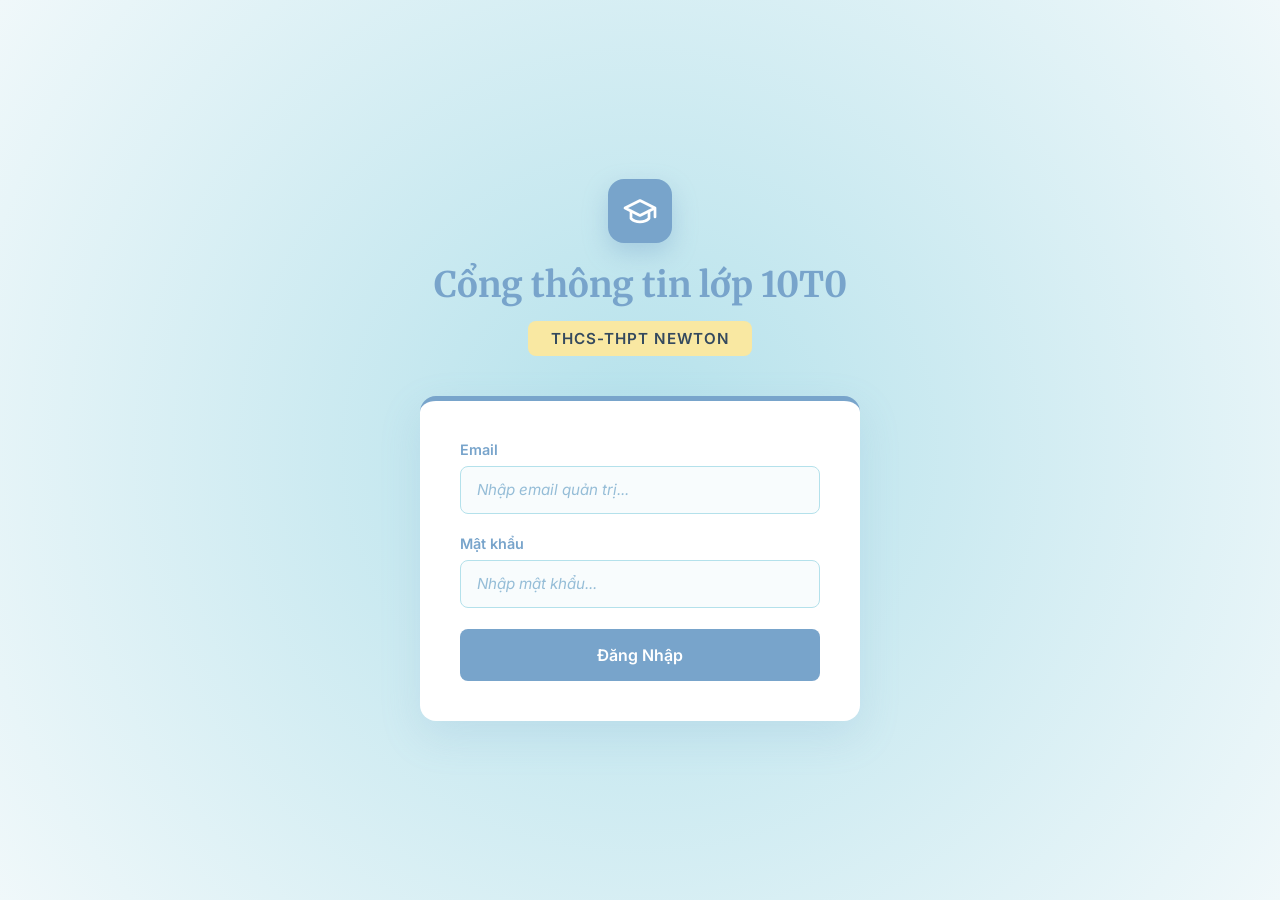
==== index.html @ cf5362d6 "feat: tách site dinhtieuthuong ra repo edupage độc lập Copy public/dinhtieuthuong, backend/dinhtieut" ====
<!DOCTYPE html>
<html lang="vi">
<head>
    <meta charset="UTF-8">
    <!-- Google AdSense -->
    <script async src="https://pagead2.googlesyndication.com/pagead/js/adsbygoogle.js?client=ca-pub-1234924381658348" crossorigin="anonymous"></script>
    <meta name="viewport" content="width=device-width, initial-scale=1.0">
    <title>Cổng thông tin 10T0 — ViDiLab</title>
    <link rel="icon" href="data:image/svg+xml,<svg xmlns=%22http://www.w3.org/2000/svg%22 viewBox=%220 0 100 100%22><text y=%22.9em%22 font-size=%2290%22>🎓</text></svg>">
    <link rel="preconnect" href="https://fonts.googleapis.com">
    <link rel="preconnect" href="https://fonts.gstatic.com" crossorigin>
    <link href="https://fonts.googleapis.com/css2?family=Merriweather:wght@400;700&family=Lora:ital,wght@0,400;1,400&family=Inter:wght@400;500;600&display=swap" rel="stylesheet">
    <style>
        :root {
            --bg-color: #F0F8FA;
            --bg-card: #FFFFFF;
            --c-yellow: #F9E8A2;
            --c-blue-1: #B4E1EB;
            --c-blue-2: #95BDD7;
            --c-blue-3: #78A4CB;
            --accent: #78A4CB;
            --accent-light: #95BDD7;
            --text-main: #34495e;
            --text-dim: #7f8c8d;
            --danger: #e74c3c;
        }

        * { margin: 0; padding: 0; box-sizing: border-box; }

        body {
            background-color: var(--bg-color);
            background-image: radial-gradient(circle at center, var(--c-blue-1) 0%, var(--bg-color) 100%);
            color: var(--text-main);
            font-family: 'Lora', serif;
            min-height: 100vh;
            display: flex;
            flex-direction: column;
            align-items: center;
            justify-content: center;
            padding: 2rem 1rem;
            overflow-x: hidden;
        }

        .container { max-width: 760px; width: 100%; }

        .header { text-align: center; margin-bottom: 2.5rem; animation: fadeInDown 1s ease-out; }
        .header .logo {
            width: 64px; height: 64px; margin: 0 auto 1.2rem;
            background: var(--c-blue-3); border-radius: 16px;
            display: flex; align-items: center; justify-content: center;
            box-shadow: 0 10px 25px rgba(120, 164, 203, 0.4);
        }
        .header .logo svg { width: 36px; height: 36px; stroke: #fff; fill: none; stroke-width: 1.8; stroke-linecap: round; stroke-linejoin: round; }
        .header h1 {
            font-family: 'Merriweather', serif;
            font-size: 2.2rem; font-weight: 700; color: var(--c-blue-3);
            line-height: 1.3; margin-bottom: 0.8rem;
        }
        .header .subtitle {
            display: inline-block; background-color: var(--c-yellow); color: var(--text-main);
            padding: 0.5rem 1.4rem; border-radius: 8px;
            font-family: 'Inter', sans-serif; font-weight: 600; font-size: 0.95rem;
            text-transform: uppercase; letter-spacing: 1px;
        }

        .card {
            background: var(--bg-card); border-radius: 16px; padding: 2.5rem;
            box-shadow: 0 15px 40px rgba(120, 164, 203, 0.18);
            border-top: 5px solid var(--c-blue-3);
            animation: fadeIn 0.8s ease-out;
        }

        /* Login */
        .login-card { max-width: 440px; margin: 0 auto; }
        .field { margin-bottom: 1.3rem; }
        .field label {
            display: block; margin-bottom: 0.5rem;
            font-family: 'Inter', sans-serif; font-weight: 600; font-size: 0.9rem; color: var(--c-blue-3);
        }
        .field input {
            width: 100%; padding: 0.85rem 1rem;
            background: #f8fcfd; border: 1px solid var(--c-blue-1); border-radius: 8px;
            color: var(--text-main); font-family: 'Inter', sans-serif; font-size: 0.95rem;
            transition: border-color 0.25s ease, box-shadow 0.25s ease;
        }
        .field input::placeholder { color: var(--c-blue-2); font-style: italic; }
        .field input:focus {
            outline: none; border-color: var(--c-blue-3); background: #fff;
            box-shadow: 0 0 0 3px rgba(120, 164, 203, 0.2);
        }
        .field input.input-error { border-color: var(--danger); box-shadow: 0 0 0 3px rgba(231,76,60,0.15); }

        .btn-primary {
            width: 100%; padding: 1rem; background: var(--accent); color: #fff;
            border: none; border-radius: 8px;
            font-family: 'Inter', sans-serif; font-size: 1rem; font-weight: 600;
            cursor: pointer; transition: background-color 0.25s ease, transform 0.15s ease;
        }
        .btn-primary:hover { background: var(--accent-light); }
        .btn-primary:active { transform: scale(0.98); }
        .btn-primary:disabled { opacity: 0.7; cursor: default; }

        .login-err {
            color: var(--danger); text-align: center; margin-top: 1rem;
            font-family: 'Inter', sans-serif; font-size: 0.9rem; display: none;
        }
        .login-err.show { display: block; animation: fadeIn 0.3s ease; }

        /* Portal buttons */
        #portal-view { display: none; }
        .portal-head {
            display: flex; align-items: center; justify-content: space-between;
            flex-wrap: wrap; gap: 1rem; margin-bottom: 1.8rem;
        }
        .portal-head .greeting { font-family: 'Inter', sans-serif; color: var(--text-dim); font-size: 0.95rem; }
        .portal-head .greeting strong { color: var(--c-blue-3); }
        .btn-logout {
            background: transparent; border: 1px solid var(--c-blue-1); color: var(--text-dim);
            padding: 0.5rem 1rem; border-radius: 8px; cursor: pointer;
            font-family: 'Inter', sans-serif; font-size: 0.85rem; transition: all 0.2s ease;
        }
        .btn-logout:hover { border-color: var(--c-blue-3); color: var(--c-blue-3); }

        .link-grid { display: grid; grid-template-columns: repeat(auto-fit, minmax(220px, 1fr)); gap: 1.2rem; }
        .link-tile {
            display: flex; flex-direction: column; gap: 0.6rem;
            text-decoration: none; color: var(--text-main);
            background: #f8fcfd; border: 1px solid var(--c-blue-1); border-radius: 12px;
            padding: 1.5rem; transition: transform 0.2s ease, box-shadow 0.2s ease, border-color 0.2s ease;
        }
        .link-tile:hover {
            transform: translateY(-4px); border-color: var(--c-blue-3);
            box-shadow: 0 12px 24px rgba(120, 164, 203, 0.25);
        }
        .link-tile .tile-icon {
            width: 48px; height: 48px; border-radius: 12px; background: var(--c-blue-1);
            display: flex; align-items: center; justify-content: center; margin-bottom: 0.3rem;
        }
        .link-tile:hover .tile-icon { background: var(--c-blue-3); }
        .link-tile .tile-icon svg { width: 26px; height: 26px; stroke: var(--c-blue-3); fill: none; stroke-width: 1.8; stroke-linecap: round; stroke-linejoin: round; transition: stroke 0.2s ease; }
        .link-tile:hover .tile-icon svg { stroke: #fff; }
        .link-tile h3 { font-family: 'Merriweather', serif; font-size: 1.15rem; color: var(--c-blue-3); }
        .link-tile p { font-family: 'Inter', sans-serif; font-size: 0.88rem; color: var(--text-dim); line-height: 1.5; }

        .footer-note {
            text-align: center; margin-top: 2rem;
            font-family: 'Inter', sans-serif; font-size: 0.82rem; color: var(--text-dim);
        }

        @keyframes fadeInDown { from { opacity: 0; transform: translateY(-30px); } to { opacity: 1; transform: translateY(0); } }
        @keyframes fadeIn { from { opacity: 0; } to { opacity: 1; } }

        @media (max-width: 600px) {
            .header h1 { font-size: 1.7rem; }
            .card { padding: 1.8rem; }
        }
        @media (prefers-reduced-motion: reduce) {
            *, *::before, *::after { animation-duration: 0.001ms !important; transition-duration: 0.001ms !important; }
        }
    </style>
</head>
<body>
    <div class="container">
        <div class="header">
            <div class="logo">
                <svg viewBox="0 0 24 24"><path d="M22 10v6M2 10l10-5 10 5-10 5z"></path><path d="M6 12v5c3 3 9 3 12 0v-5"></path></svg>
            </div>
            <h1>Cổng thông tin lớp 10T0</h1>
            <div class="subtitle">THCS-THPT Newton</div>
        </div>

        <!-- LOGIN VIEW -->
        <div id="login-view" class="card login-card">
            <div class="field">
                <label for="email">Email</label>
                <input type="email" id="email" placeholder="Nhập email quản trị..." autocomplete="username">
            </div>
            <div class="field">
                <label for="pwd">Mật khẩu</label>
                <input type="password" id="pwd" placeholder="Nhập mật khẩu..." autocomplete="current-password">
            </div>
            <button class="btn-primary" id="btn-login">Đăng Nhập</button>
            <p class="login-err" id="login-err">Email hoặc mật khẩu không đúng!</p>
        </div>

        <!-- PORTAL VIEW (after login) -->
        <div id="portal-view" class="card">
            <div class="portal-head">
                <div class="greeting">Xin chào, <strong id="who">quản trị viên</strong> 👋</div>
                <button class="btn-logout" id="btn-logout">Đăng xuất</button>
            </div>
            <div class="link-grid" id="link-grid"><!-- populated by JS --></div>
            <p class="footer-note">Phiên đăng nhập được giữ trong tab này — mở Bảng điều khiển Admin sẽ không phải nhập lại mật khẩu.</p>
        </div>
    </div>

    <script>
        // Same public endpoint + auth key as admin/index.html (server validates the password).
        const SCRIPT_URL = 'https://script.google.com/macros/s/AKfycbx-SeWQ9aCi3BbQyg0ODPa0MP8Wa-eiUJxFXQSU6LBLGxnx00O7NwK3Lfgjeqw6Nm4B/exec';
        const AUTH_KEY = 'dinhtieuthuong_auth'; // phiên dùng chung toàn portal (SSO)

        // Links shown after login. Add report pages here as they are created.
        const LINKS = [
            {
                title: 'Bảng điều khiển Admin',
                desc: 'Thống kê, biểu đồ, xuất Excel & In báo cáo PDF.',
                href: './admin/',
                icon: '<svg viewBox="0 0 24 24"><rect x="3" y="3" width="18" height="18" rx="2"></rect><line x1="3" y1="9" x2="21" y2="9"></line><line x1="9" y1="21" x2="9" y2="9"></line></svg>'
            },
            {
                title: 'Phiếu khảo sát phụ huynh',
                desc: 'Trang thu thập thông tin đầu năm của lớp 10T0.',
                href: './khaosatchiase10t0/',
                icon: '<svg viewBox="0 0 24 24"><path d="M14 2H6a2 2 0 0 0-2 2v16a2 2 0 0 0 2 2h12a2 2 0 0 0 2-2V8z"></path><polyline points="14 2 14 8 20 8"></polyline><line x1="8" y1="13" x2="16" y2="13"></line><line x1="8" y1="17" x2="16" y2="17"></line></svg>'
            },
            {
                title: 'Công cụ thống kê điểm',
                desc: 'Tải điểm thi tháng, phân loại, biểu đồ & danh sách phụ đạo.',
                href: './congcuthongkediem/',
                icon: '<svg viewBox="0 0 24 24"><line x1="18" y1="20" x2="18" y2="10"></line><line x1="12" y1="20" x2="12" y2="4"></line><line x1="6" y1="20" x2="6" y2="14"></line></svg>'
            }
        ];

        async function sha256(message) {
            const buf = new TextEncoder().encode(message);
            const hash = await crypto.subtle.digest('SHA-256', buf);
            return Array.from(new Uint8Array(hash)).map(b => b.toString(16).padStart(2, '0')).join('');
        }

        async function serverLogin(email, passHash) {
            const res = await fetch(SCRIPT_URL, {
                method: 'POST',
                headers: { 'Content-Type': 'text/plain;charset=utf-8' }, // simple request -> no CORS preflight
                body: JSON.stringify({ action: 'login', email: email, passHash: passHash })
            });
            return await res.json();
        }

        function renderPortal(email) {
            document.getElementById('who').textContent = email || 'quản trị viên';
            const grid = document.getElementById('link-grid');
            grid.innerHTML = LINKS.map(l =>
                `<a class="link-tile" href="${l.href}">
                    <span class="tile-icon">${l.icon}</span>
                    <h3>${l.title}</h3>
                    <p>${l.desc}</p>
                </a>`).join('');
            document.getElementById('login-view').style.display = 'none';
            document.getElementById('portal-view').style.display = 'block';
        }

        const emailEl = document.getElementById('email');
        const pwdEl = document.getElementById('pwd');
        const errEl = document.getElementById('login-err');

        async function doLogin() {
            const email = emailEl.value.trim();
            const pwd = pwdEl.value;
            emailEl.classList.remove('input-error');
            pwdEl.classList.remove('input-error');
            errEl.classList.remove('show');

            if (!pwd) { pwdEl.classList.add('input-error'); pwdEl.focus(); return; }

            const btn = document.getElementById('btn-login');
            btn.textContent = 'Đang kiểm tra...';
            btn.disabled = true;
            try {
                const passHash = await sha256(pwd);
                const result = await serverLogin(email, passHash);
                if (result && result.ok) {
                    try { sessionStorage.setItem(AUTH_KEY, JSON.stringify({ email: email, passHash: passHash })); } catch (e) {}
                    renderPortal(email);
                    return;
                }
            } catch (e) { console.error(e); }
            errEl.classList.add('show');
            emailEl.classList.add('input-error');
            pwdEl.classList.add('input-error');
            btn.textContent = 'Đăng Nhập';
            btn.disabled = false;
        }

        document.getElementById('btn-login').addEventListener('click', doLogin);
        pwdEl.addEventListener('keypress', e => { if (e.key === 'Enter') doLogin(); });
        [emailEl, pwdEl].forEach(el => el.addEventListener('input', () => { el.classList.remove('input-error'); errEl.classList.remove('show'); }));

        document.getElementById('btn-logout').addEventListener('click', () => {
            try { sessionStorage.removeItem(AUTH_KEY); } catch (e) {}
            document.getElementById('portal-view').style.display = 'none';
            document.getElementById('login-view').style.display = 'block';
            pwdEl.value = '';
        });

        // If already logged in during this tab session, skip straight to the portal.
        (function restoreSession() {
            let saved = null;
            try { saved = JSON.parse(sessionStorage.getItem(AUTH_KEY) || 'null'); } catch (e) {}
            if (saved && saved.passHash) renderPortal(saved.email);
        })();
    </script>
</body>
</html>
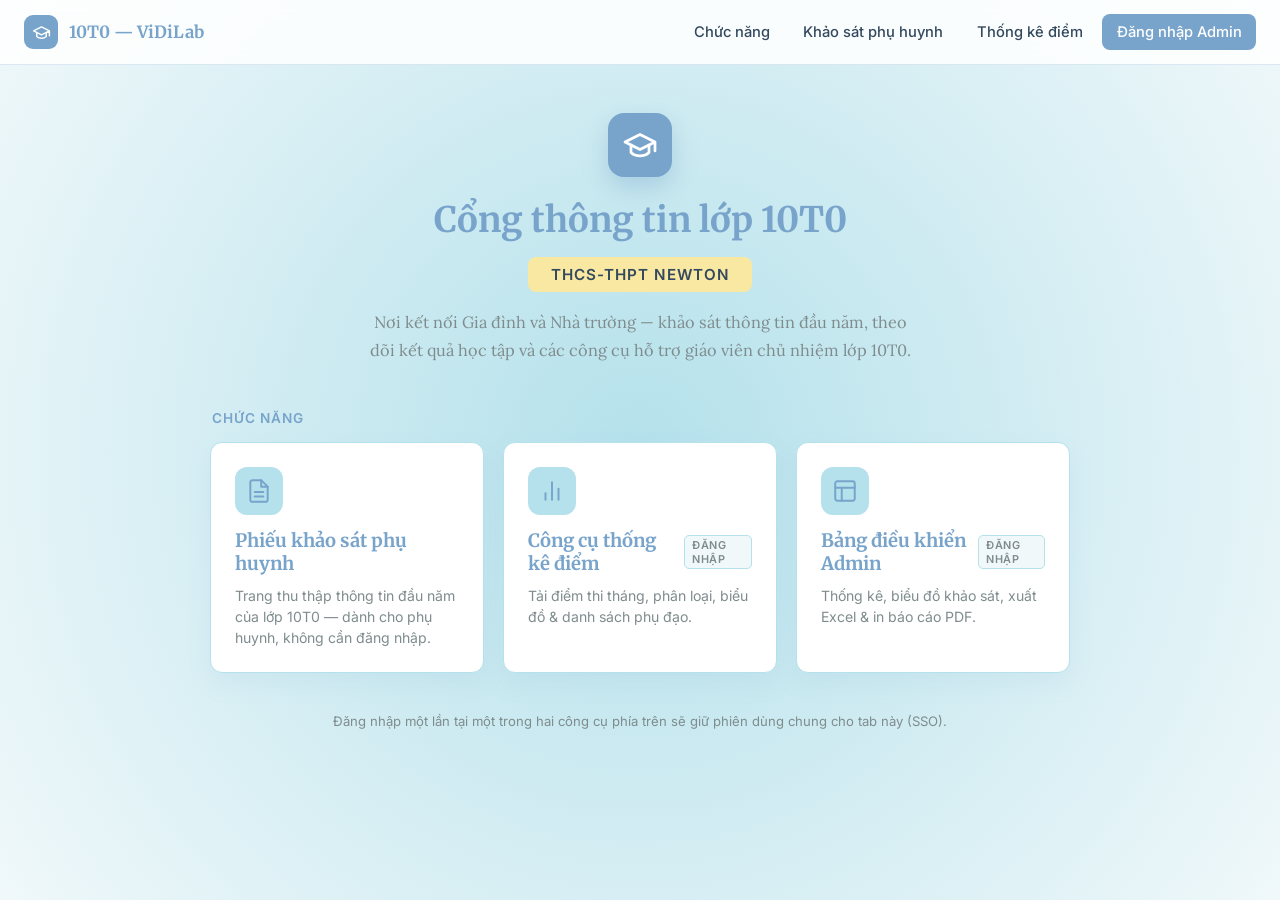
==== commit 6b4216ce: "feat: xây trang chủ công khai với menu điều hướng chức năng Bỏ form đăng nhập gate toàn trang chủ, t" ====
--- a/index.html
+++ b/index.html
@@ -6,6 +6,7 @@
     <script async src="https://pagead2.googlesyndication.com/pagead/js/adsbygoogle.js?client=ca-pub-1234924381658348" crossorigin="anonymous"></script>
     <meta name="viewport" content="width=device-width, initial-scale=1.0">
     <title>Cổng thông tin 10T0 — ViDiLab</title>
+    <meta name="description" content="Cổng thông tin lớp 10T0 — THCS-THPT Newton: khảo sát phụ huynh, công cụ thống kê điểm, bảng điều khiển admin.">
     <link rel="icon" href="data:image/svg+xml,<svg xmlns=%22http://www.w3.org/2000/svg%22 viewBox=%220 0 100 100%22><text y=%22.9em%22 font-size=%2290%22>🎓</text></svg>">
     <link rel="preconnect" href="https://fonts.googleapis.com">
     <link rel="preconnect" href="https://fonts.gstatic.com" crossorigin>
@@ -27,106 +28,112 @@
 
         * { margin: 0; padding: 0; box-sizing: border-box; }
 
+        html { scroll-behavior: smooth; }
+
         body {
             background-color: var(--bg-color);
             background-image: radial-gradient(circle at center, var(--c-blue-1) 0%, var(--bg-color) 100%);
             color: var(--text-main);
             font-family: 'Lora', serif;
             min-height: 100vh;
-            display: flex;
-            flex-direction: column;
-            align-items: center;
-            justify-content: center;
-            padding: 2rem 1rem;
             overflow-x: hidden;
         }
 
-        .container { max-width: 760px; width: 100%; }
-
-        .header { text-align: center; margin-bottom: 2.5rem; animation: fadeInDown 1s ease-out; }
-        .header .logo {
+        a { color: inherit; }
+
+        /* Top nav */
+        .navbar {
+            position: sticky; top: 0; z-index: 100;
+            display: flex; align-items: center; justify-content: space-between;
+            padding: 0.9rem 1.5rem;
+            background: rgba(255, 255, 255, 0.85);
+            backdrop-filter: blur(8px);
+            -webkit-backdrop-filter: blur(8px);
+            border-bottom: 1px solid rgba(120, 164, 203, 0.25);
+        }
+        .navbar .brand {
+            display: flex; align-items: center; gap: 0.7rem;
+            text-decoration: none;
+            font-family: 'Merriweather', serif; font-weight: 700; color: var(--c-blue-3);
+            font-size: 1.05rem;
+        }
+        .navbar .brand .logo-mini {
+            width: 34px; height: 34px; border-radius: 9px; background: var(--c-blue-3);
+            display: flex; align-items: center; justify-content: center; flex-shrink: 0;
+        }
+        .navbar .brand .logo-mini svg { width: 19px; height: 19px; stroke: #fff; fill: none; stroke-width: 1.8; stroke-linecap: round; stroke-linejoin: round; }
+
+        .nav-menu { display: flex; align-items: center; gap: 0.3rem; list-style: none; }
+        .nav-menu a {
+            display: block; text-decoration: none; color: var(--text-main);
+            font-family: 'Inter', sans-serif; font-weight: 500; font-size: 0.92rem;
+            padding: 0.55rem 0.9rem; border-radius: 8px; transition: background-color 0.2s ease, color 0.2s ease;
+        }
+        .nav-menu a:hover { background: var(--bg-color); color: var(--c-blue-3); }
+        .nav-menu a.nav-cta { background: var(--accent); color: #fff; }
+        .nav-menu a.nav-cta:hover { background: var(--accent-light); color: #fff; }
+
+        .nav-toggle {
+            display: none; width: 40px; height: 40px; border-radius: 8px; border: 1px solid var(--c-blue-1);
+            background: #fff; cursor: pointer; align-items: center; justify-content: center;
+        }
+        .nav-toggle svg { width: 20px; height: 20px; stroke: var(--c-blue-3); fill: none; stroke-width: 2; stroke-linecap: round; }
+
+        @media (max-width: 720px) {
+            .nav-toggle { display: flex; }
+            .nav-menu {
+                position: absolute; top: 100%; left: 0; right: 0;
+                flex-direction: column; align-items: stretch; gap: 0;
+                background: #fff; border-bottom: 1px solid rgba(120, 164, 203, 0.25);
+                box-shadow: 0 12px 24px rgba(120, 164, 203, 0.18);
+                padding: 0.6rem; display: none;
+            }
+            .nav-menu.open { display: flex; }
+            .nav-menu a { padding: 0.8rem 1rem; }
+        }
+
+        .container { max-width: 900px; width: 100%; margin: 0 auto; padding: 3rem 1.25rem 2rem; }
+
+        /* Hero */
+        .hero { text-align: center; margin-bottom: 2.8rem; animation: fadeInDown 0.9s ease-out; }
+        .hero .logo {
             width: 64px; height: 64px; margin: 0 auto 1.2rem;
             background: var(--c-blue-3); border-radius: 16px;
             display: flex; align-items: center; justify-content: center;
             box-shadow: 0 10px 25px rgba(120, 164, 203, 0.4);
         }
-        .header .logo svg { width: 36px; height: 36px; stroke: #fff; fill: none; stroke-width: 1.8; stroke-linecap: round; stroke-linejoin: round; }
-        .header h1 {
+        .hero .logo svg { width: 36px; height: 36px; stroke: #fff; fill: none; stroke-width: 1.8; stroke-linecap: round; stroke-linejoin: round; }
+        .hero h1 {
             font-family: 'Merriweather', serif;
             font-size: 2.2rem; font-weight: 700; color: var(--c-blue-3);
-            line-height: 1.3; margin-bottom: 0.8rem;
-        }
-        .header .subtitle {
+            line-height: 1.3; margin-bottom: 0.9rem;
+        }
+        .hero .subtitle {
             display: inline-block; background-color: var(--c-yellow); color: var(--text-main);
             padding: 0.5rem 1.4rem; border-radius: 8px;
             font-family: 'Inter', sans-serif; font-weight: 600; font-size: 0.95rem;
-            text-transform: uppercase; letter-spacing: 1px;
-        }
-
-        .card {
-            background: var(--bg-card); border-radius: 16px; padding: 2.5rem;
-            box-shadow: 0 15px 40px rgba(120, 164, 203, 0.18);
-            border-top: 5px solid var(--c-blue-3);
-            animation: fadeIn 0.8s ease-out;
-        }
-
-        /* Login */
-        .login-card { max-width: 440px; margin: 0 auto; }
-        .field { margin-bottom: 1.3rem; }
-        .field label {
-            display: block; margin-bottom: 0.5rem;
-            font-family: 'Inter', sans-serif; font-weight: 600; font-size: 0.9rem; color: var(--c-blue-3);
-        }
-        .field input {
-            width: 100%; padding: 0.85rem 1rem;
-            background: #f8fcfd; border: 1px solid var(--c-blue-1); border-radius: 8px;
-            color: var(--text-main); font-family: 'Inter', sans-serif; font-size: 0.95rem;
-            transition: border-color 0.25s ease, box-shadow 0.25s ease;
-        }
-        .field input::placeholder { color: var(--c-blue-2); font-style: italic; }
-        .field input:focus {
-            outline: none; border-color: var(--c-blue-3); background: #fff;
-            box-shadow: 0 0 0 3px rgba(120, 164, 203, 0.2);
-        }
-        .field input.input-error { border-color: var(--danger); box-shadow: 0 0 0 3px rgba(231,76,60,0.15); }
-
-        .btn-primary {
-            width: 100%; padding: 1rem; background: var(--accent); color: #fff;
-            border: none; border-radius: 8px;
-            font-family: 'Inter', sans-serif; font-size: 1rem; font-weight: 600;
-            cursor: pointer; transition: background-color 0.25s ease, transform 0.15s ease;
-        }
-        .btn-primary:hover { background: var(--accent-light); }
-        .btn-primary:active { transform: scale(0.98); }
-        .btn-primary:disabled { opacity: 0.7; cursor: default; }
-
-        .login-err {
-            color: var(--danger); text-align: center; margin-top: 1rem;
-            font-family: 'Inter', sans-serif; font-size: 0.9rem; display: none;
-        }
-        .login-err.show { display: block; animation: fadeIn 0.3s ease; }
-
-        /* Portal buttons */
-        #portal-view { display: none; }
-        .portal-head {
-            display: flex; align-items: center; justify-content: space-between;
-            flex-wrap: wrap; gap: 1rem; margin-bottom: 1.8rem;
-        }
-        .portal-head .greeting { font-family: 'Inter', sans-serif; color: var(--text-dim); font-size: 0.95rem; }
-        .portal-head .greeting strong { color: var(--c-blue-3); }
-        .btn-logout {
-            background: transparent; border: 1px solid var(--c-blue-1); color: var(--text-dim);
-            padding: 0.5rem 1rem; border-radius: 8px; cursor: pointer;
-            font-family: 'Inter', sans-serif; font-size: 0.85rem; transition: all 0.2s ease;
-        }
-        .btn-logout:hover { border-color: var(--c-blue-3); color: var(--c-blue-3); }
-
-        .link-grid { display: grid; grid-template-columns: repeat(auto-fit, minmax(220px, 1fr)); gap: 1.2rem; }
+            text-transform: uppercase; letter-spacing: 1px; margin-bottom: 1.1rem;
+        }
+        .hero p.lead {
+            max-width: 560px; margin: 0 auto; color: var(--text-dim);
+            font-family: 'Lora', serif; font-size: 1.02rem; line-height: 1.7;
+        }
+
+        /* Function section */
+        .section-title {
+            font-family: 'Inter', sans-serif; font-weight: 600; font-size: 0.85rem;
+            text-transform: uppercase; letter-spacing: 1px; color: var(--c-blue-3);
+            margin-bottom: 1rem; padding-left: 0.1rem;
+        }
+
+        .link-grid { display: grid; grid-template-columns: repeat(auto-fit, minmax(220px, 1fr)); gap: 1.2rem; margin-bottom: 1rem; }
         .link-tile {
             display: flex; flex-direction: column; gap: 0.6rem;
             text-decoration: none; color: var(--text-main);
-            background: #f8fcfd; border: 1px solid var(--c-blue-1); border-radius: 12px;
+            background: var(--bg-card); border: 1px solid var(--c-blue-1); border-radius: 12px;
             padding: 1.5rem; transition: transform 0.2s ease, box-shadow 0.2s ease, border-color 0.2s ease;
+            box-shadow: 0 10px 24px rgba(120, 164, 203, 0.1);
+            animation: fadeIn 0.8s ease-out;
         }
         .link-tile:hover {
             transform: translateY(-4px); border-color: var(--c-blue-3);
@@ -139,11 +146,16 @@
         .link-tile:hover .tile-icon { background: var(--c-blue-3); }
         .link-tile .tile-icon svg { width: 26px; height: 26px; stroke: var(--c-blue-3); fill: none; stroke-width: 1.8; stroke-linecap: round; stroke-linejoin: round; transition: stroke 0.2s ease; }
         .link-tile:hover .tile-icon svg { stroke: #fff; }
-        .link-tile h3 { font-family: 'Merriweather', serif; font-size: 1.15rem; color: var(--c-blue-3); }
+        .link-tile h3 { font-family: 'Merriweather', serif; font-size: 1.15rem; color: var(--c-blue-3); display: flex; align-items: center; gap: 0.5rem; }
+        .link-tile .badge {
+            font-family: 'Inter', sans-serif; font-size: 0.68rem; font-weight: 600; text-transform: uppercase;
+            letter-spacing: 0.5px; color: var(--text-dim); background: var(--bg-color);
+            border: 1px solid var(--c-blue-1); border-radius: 5px; padding: 0.15rem 0.45rem;
+        }
         .link-tile p { font-family: 'Inter', sans-serif; font-size: 0.88rem; color: var(--text-dim); line-height: 1.5; }
 
         .footer-note {
-            text-align: center; margin-top: 2rem;
+            text-align: center; margin-top: 2.5rem;
             font-family: 'Inter', sans-serif; font-size: 0.82rem; color: var(--text-dim);
         }
 
@@ -151,8 +163,8 @@
         @keyframes fadeIn { from { opacity: 0; } to { opacity: 1; } }
 
         @media (max-width: 600px) {
-            .header h1 { font-size: 1.7rem; }
-            .card { padding: 1.8rem; }
+            .hero h1 { font-size: 1.7rem; }
+            .container { padding: 2rem 1rem 1.5rem; }
         }
         @media (prefers-reduced-motion: reduce) {
             *, *::before, *::after { animation-duration: 0.001ms !important; transition-duration: 0.001ms !important; }
@@ -160,144 +172,67 @@
     </style>
 </head>
 <body>
+    <nav class="navbar">
+        <a class="brand" href="./">
+            <span class="logo-mini"><svg viewBox="0 0 24 24"><path d="M22 10v6M2 10l10-5 10 5-10 5z"></path><path d="M6 12v5c3 3 9 3 12 0v-5"></path></svg></span>
+            <span>10T0 — ViDiLab</span>
+        </a>
+        <button class="nav-toggle" id="nav-toggle" aria-label="Mở menu" aria-expanded="false">
+            <svg viewBox="0 0 24 24"><line x1="3" y1="6" x2="21" y2="6"></line><line x1="3" y1="12" x2="21" y2="12"></line><line x1="3" y1="18" x2="21" y2="18"></line></svg>
+        </button>
+        <ul class="nav-menu" id="nav-menu">
+            <li><a href="#chuc-nang">Chức năng</a></li>
+            <li><a href="./khaosatchiase10t0/">Khảo sát phụ huynh</a></li>
+            <li><a href="./congcuthongkediem/">Thống kê điểm</a></li>
+            <li><a class="nav-cta" href="./admin/">Đăng nhập Admin</a></li>
+        </ul>
+    </nav>
+
     <div class="container">
-        <div class="header">
+        <div class="hero">
             <div class="logo">
                 <svg viewBox="0 0 24 24"><path d="M22 10v6M2 10l10-5 10 5-10 5z"></path><path d="M6 12v5c3 3 9 3 12 0v-5"></path></svg>
             </div>
             <h1>Cổng thông tin lớp 10T0</h1>
             <div class="subtitle">THCS-THPT Newton</div>
+            <p class="lead">Nơi kết nối Gia đình và Nhà trường — khảo sát thông tin đầu năm, theo dõi kết quả học tập và các công cụ hỗ trợ giáo viên chủ nhiệm lớp 10T0.</p>
         </div>
 
-        <!-- LOGIN VIEW -->
-        <div id="login-view" class="card login-card">
-            <div class="field">
-                <label for="email">Email</label>
-                <input type="email" id="email" placeholder="Nhập email quản trị..." autocomplete="username">
+        <div id="chuc-nang">
+            <div class="section-title">Chức năng</div>
+            <div class="link-grid">
+                <a class="link-tile" href="./khaosatchiase10t0/">
+                    <span class="tile-icon"><svg viewBox="0 0 24 24"><path d="M14 2H6a2 2 0 0 0-2 2v16a2 2 0 0 0 2 2h12a2 2 0 0 0 2-2V8z"></path><polyline points="14 2 14 8 20 8"></polyline><line x1="8" y1="13" x2="16" y2="13"></line><line x1="8" y1="17" x2="16" y2="17"></line></svg></span>
+                    <h3>Phiếu khảo sát phụ huynh</h3>
+                    <p>Trang thu thập thông tin đầu năm của lớp 10T0 — dành cho phụ huynh, không cần đăng nhập.</p>
+                </a>
+                <a class="link-tile" href="./congcuthongkediem/">
+                    <span class="tile-icon"><svg viewBox="0 0 24 24"><line x1="18" y1="20" x2="18" y2="10"></line><line x1="12" y1="20" x2="12" y2="4"></line><line x1="6" y1="20" x2="6" y2="14"></line></svg></span>
+                    <h3>Công cụ thống kê điểm <span class="badge">Đăng nhập</span></h3>
+                    <p>Tải điểm thi tháng, phân loại, biểu đồ & danh sách phụ đạo.</p>
+                </a>
+                <a class="link-tile" href="./admin/">
+                    <span class="tile-icon"><svg viewBox="0 0 24 24"><rect x="3" y="3" width="18" height="18" rx="2"></rect><line x1="3" y1="9" x2="21" y2="9"></line><line x1="9" y1="21" x2="9" y2="9"></line></svg></span>
+                    <h3>Bảng điều khiển Admin <span class="badge">Đăng nhập</span></h3>
+                    <p>Thống kê, biểu đồ khảo sát, xuất Excel & in báo cáo PDF.</p>
+                </a>
             </div>
-            <div class="field">
-                <label for="pwd">Mật khẩu</label>
-                <input type="password" id="pwd" placeholder="Nhập mật khẩu..." autocomplete="current-password">
-            </div>
-            <button class="btn-primary" id="btn-login">Đăng Nhập</button>
-            <p class="login-err" id="login-err">Email hoặc mật khẩu không đúng!</p>
         </div>
 
-        <!-- PORTAL VIEW (after login) -->
-        <div id="portal-view" class="card">
-            <div class="portal-head">
-                <div class="greeting">Xin chào, <strong id="who">quản trị viên</strong> 👋</div>
-                <button class="btn-logout" id="btn-logout">Đăng xuất</button>
-            </div>
-            <div class="link-grid" id="link-grid"><!-- populated by JS --></div>
-            <p class="footer-note">Phiên đăng nhập được giữ trong tab này — mở Bảng điều khiển Admin sẽ không phải nhập lại mật khẩu.</p>
-        </div>
+        <p class="footer-note">Đăng nhập một lần tại một trong hai công cụ phía trên sẽ giữ phiên dùng chung cho tab này (SSO).</p>
     </div>
 
     <script>
-        // Same public endpoint + auth key as admin/index.html (server validates the password).
-        const SCRIPT_URL = 'https://script.google.com/macros/s/AKfycbx-SeWQ9aCi3BbQyg0ODPa0MP8Wa-eiUJxFXQSU6LBLGxnx00O7NwK3Lfgjeqw6Nm4B/exec';
-        const AUTH_KEY = 'dinhtieuthuong_auth'; // phiên dùng chung toàn portal (SSO)
-
-        // Links shown after login. Add report pages here as they are created.
-        const LINKS = [
-            {
-                title: 'Bảng điều khiển Admin',
-                desc: 'Thống kê, biểu đồ, xuất Excel & In báo cáo PDF.',
-                href: './admin/',
-                icon: '<svg viewBox="0 0 24 24"><rect x="3" y="3" width="18" height="18" rx="2"></rect><line x1="3" y1="9" x2="21" y2="9"></line><line x1="9" y1="21" x2="9" y2="9"></line></svg>'
-            },
-            {
-                title: 'Phiếu khảo sát phụ huynh',
-                desc: 'Trang thu thập thông tin đầu năm của lớp 10T0.',
-                href: './khaosatchiase10t0/',
-                icon: '<svg viewBox="0 0 24 24"><path d="M14 2H6a2 2 0 0 0-2 2v16a2 2 0 0 0 2 2h12a2 2 0 0 0 2-2V8z"></path><polyline points="14 2 14 8 20 8"></polyline><line x1="8" y1="13" x2="16" y2="13"></line><line x1="8" y1="17" x2="16" y2="17"></line></svg>'
-            },
-            {
-                title: 'Công cụ thống kê điểm',
-                desc: 'Tải điểm thi tháng, phân loại, biểu đồ & danh sách phụ đạo.',
-                href: './congcuthongkediem/',
-                icon: '<svg viewBox="0 0 24 24"><line x1="18" y1="20" x2="18" y2="10"></line><line x1="12" y1="20" x2="12" y2="4"></line><line x1="6" y1="20" x2="6" y2="14"></line></svg>'
-            }
-        ];
-
-        async function sha256(message) {
-            const buf = new TextEncoder().encode(message);
-            const hash = await crypto.subtle.digest('SHA-256', buf);
-            return Array.from(new Uint8Array(hash)).map(b => b.toString(16).padStart(2, '0')).join('');
-        }
-
-        async function serverLogin(email, passHash) {
-            const res = await fetch(SCRIPT_URL, {
-                method: 'POST',
-                headers: { 'Content-Type': 'text/plain;charset=utf-8' }, // simple request -> no CORS preflight
-                body: JSON.stringify({ action: 'login', email: email, passHash: passHash })
-            });
-            return await res.json();
-        }
-
-        function renderPortal(email) {
-            document.getElementById('who').textContent = email || 'quản trị viên';
-            const grid = document.getElementById('link-grid');
-            grid.innerHTML = LINKS.map(l =>
-                `<a class="link-tile" href="${l.href}">
-                    <span class="tile-icon">${l.icon}</span>
-                    <h3>${l.title}</h3>
-                    <p>${l.desc}</p>
-                </a>`).join('');
-            document.getElementById('login-view').style.display = 'none';
-            document.getElementById('portal-view').style.display = 'block';
-        }
-
-        const emailEl = document.getElementById('email');
-        const pwdEl = document.getElementById('pwd');
-        const errEl = document.getElementById('login-err');
-
-        async function doLogin() {
-            const email = emailEl.value.trim();
-            const pwd = pwdEl.value;
-            emailEl.classList.remove('input-error');
-            pwdEl.classList.remove('input-error');
-            errEl.classList.remove('show');
-
-            if (!pwd) { pwdEl.classList.add('input-error'); pwdEl.focus(); return; }
-
-            const btn = document.getElementById('btn-login');
-            btn.textContent = 'Đang kiểm tra...';
-            btn.disabled = true;
-            try {
-                const passHash = await sha256(pwd);
-                const result = await serverLogin(email, passHash);
-                if (result && result.ok) {
-                    try { sessionStorage.setItem(AUTH_KEY, JSON.stringify({ email: email, passHash: passHash })); } catch (e) {}
-                    renderPortal(email);
-                    return;
-                }
-            } catch (e) { console.error(e); }
-            errEl.classList.add('show');
-            emailEl.classList.add('input-error');
-            pwdEl.classList.add('input-error');
-            btn.textContent = 'Đăng Nhập';
-            btn.disabled = false;
-        }
-
-        document.getElementById('btn-login').addEventListener('click', doLogin);
-        pwdEl.addEventListener('keypress', e => { if (e.key === 'Enter') doLogin(); });
-        [emailEl, pwdEl].forEach(el => el.addEventListener('input', () => { el.classList.remove('input-error'); errEl.classList.remove('show'); }));
-
-        document.getElementById('btn-logout').addEventListener('click', () => {
-            try { sessionStorage.removeItem(AUTH_KEY); } catch (e) {}
-            document.getElementById('portal-view').style.display = 'none';
-            document.getElementById('login-view').style.display = 'block';
-            pwdEl.value = '';
+        const toggle = document.getElementById('nav-toggle');
+        const menu = document.getElementById('nav-menu');
+        toggle.addEventListener('click', () => {
+            const open = menu.classList.toggle('open');
+            toggle.setAttribute('aria-expanded', open ? 'true' : 'false');
         });
-
-        // If already logged in during this tab session, skip straight to the portal.
-        (function restoreSession() {
-            let saved = null;
-            try { saved = JSON.parse(sessionStorage.getItem(AUTH_KEY) || 'null'); } catch (e) {}
-            if (saved && saved.passHash) renderPortal(saved.email);
-        })();
+        menu.querySelectorAll('a').forEach(a => a.addEventListener('click', () => {
+            menu.classList.remove('open');
+            toggle.setAttribute('aria-expanded', 'false');
+        }));
     </script>
 </body>
 </html>
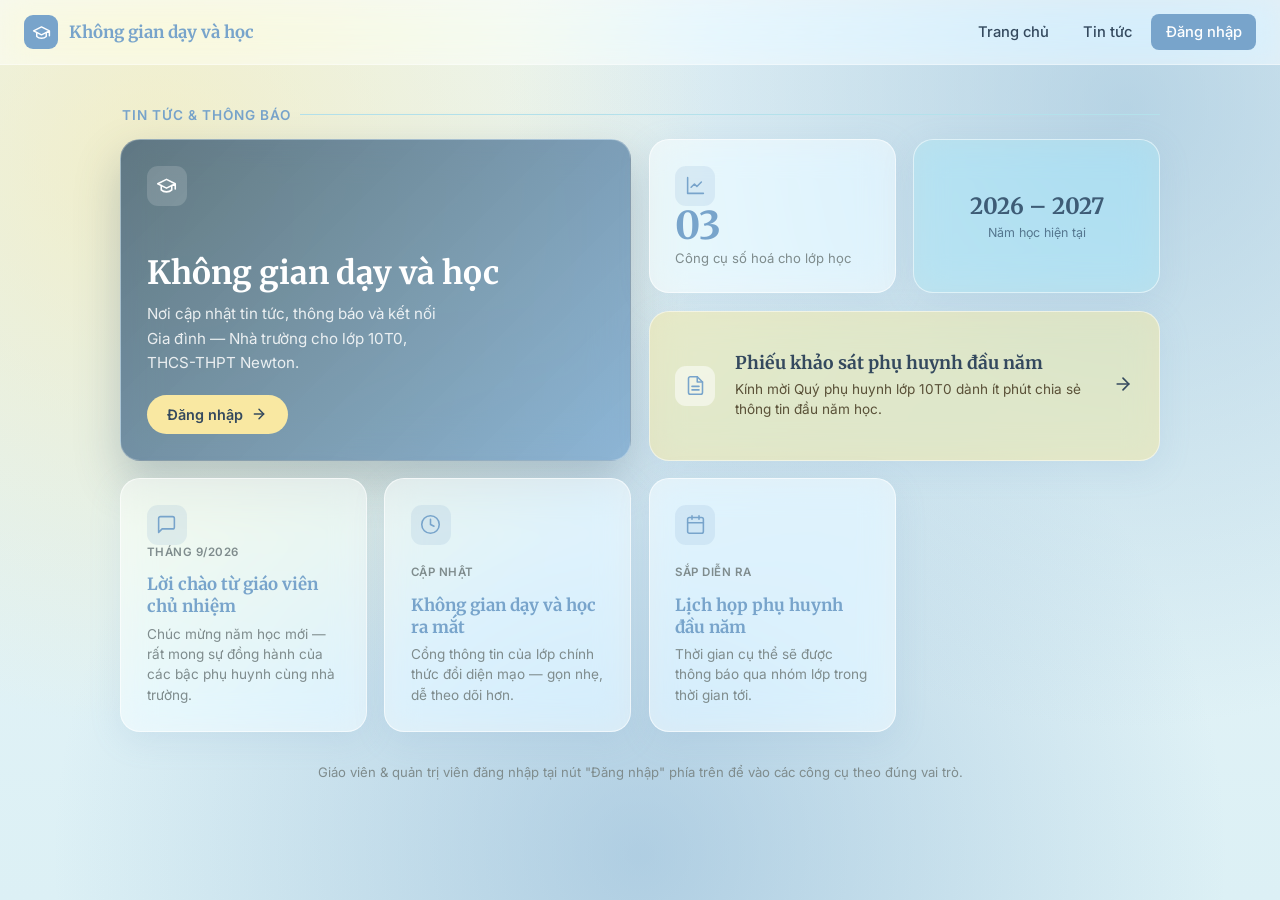
==== commit 30b3e25c: "feat: tách chức năng vào trang tài khoản theo vai trò, đổi trang chủ thành tin tức dạng bento - Tran" ====
--- a/index.html
+++ b/index.html
@@ -5,12 +5,12 @@
     <!-- Google AdSense -->
     <script async src="https://pagead2.googlesyndication.com/pagead/js/adsbygoogle.js?client=ca-pub-1234924381658348" crossorigin="anonymous"></script>
     <meta name="viewport" content="width=device-width, initial-scale=1.0">
-    <title>Cổng thông tin 10T0 — ViDiLab</title>
-    <meta name="description" content="Cổng thông tin lớp 10T0 — THCS-THPT Newton: khảo sát phụ huynh, công cụ thống kê điểm, bảng điều khiển admin.">
+    <title>Không gian dạy và học — THCS-THPT Newton</title>
+    <meta name="description" content="Không gian dạy và học lớp 10T0 — THCS-THPT Newton: tin tức, thông báo và cổng đăng nhập dành cho giáo viên.">
     <link rel="icon" href="data:image/svg+xml,<svg xmlns=%22http://www.w3.org/2000/svg%22 viewBox=%220 0 100 100%22><text y=%22.9em%22 font-size=%2290%22>🎓</text></svg>">
     <link rel="preconnect" href="https://fonts.googleapis.com">
     <link rel="preconnect" href="https://fonts.gstatic.com" crossorigin>
-    <link href="https://fonts.googleapis.com/css2?family=Merriweather:wght@400;700&family=Lora:ital,wght@0,400;1,400&family=Inter:wght@400;500;600&display=swap" rel="stylesheet">
+    <link href="https://fonts.googleapis.com/css2?family=Merriweather:wght@400;700&family=Lora:ital,wght@0,400;1,400&family=Inter:wght@400;500;600;700&display=swap" rel="stylesheet">
     <style>
         :root {
             --bg-color: #F0F8FA;
@@ -19,6 +19,7 @@
             --c-blue-1: #B4E1EB;
             --c-blue-2: #95BDD7;
             --c-blue-3: #78A4CB;
+            --c-navy: #3E5C76;
             --accent: #78A4CB;
             --accent-light: #95BDD7;
             --text-main: #34495e;
@@ -31,8 +32,12 @@
         html { scroll-behavior: smooth; }
 
         body {
-            background-color: var(--bg-color);
-            background-image: radial-gradient(circle at center, var(--c-blue-1) 0%, var(--bg-color) 100%);
+            background:
+                radial-gradient(circle at 12% 18%, rgba(249, 232, 162, 0.55), transparent 42%),
+                radial-gradient(circle at 88% 12%, rgba(149, 189, 215, 0.6), transparent 45%),
+                radial-gradient(circle at 50% 95%, rgba(120, 164, 203, 0.45), transparent 55%),
+                linear-gradient(180deg, #eaf6f9 0%, #dcf0f5 100%);
+            background-attachment: fixed;
             color: var(--text-main);
             font-family: 'Lora', serif;
             min-height: 100vh;
@@ -46,10 +51,10 @@
             position: sticky; top: 0; z-index: 100;
             display: flex; align-items: center; justify-content: space-between;
             padding: 0.9rem 1.5rem;
-            background: rgba(255, 255, 255, 0.85);
-            backdrop-filter: blur(8px);
-            -webkit-backdrop-filter: blur(8px);
-            border-bottom: 1px solid rgba(120, 164, 203, 0.25);
+            background: rgba(255, 255, 255, 0.5);
+            backdrop-filter: blur(14px) saturate(180%);
+            -webkit-backdrop-filter: blur(14px) saturate(180%);
+            border-bottom: 1px solid rgba(255, 255, 255, 0.4);
         }
         .navbar .brand {
             display: flex; align-items: center; gap: 0.7rem;
@@ -92,79 +97,130 @@
             .nav-menu a { padding: 0.8rem 1rem; }
         }
 
-        .container { max-width: 900px; width: 100%; margin: 0 auto; padding: 3rem 1.25rem 2rem; }
-
-        /* Hero */
-        .hero { text-align: center; margin-bottom: 2.8rem; animation: fadeInDown 0.9s ease-out; }
-        .hero .logo {
-            width: 64px; height: 64px; margin: 0 auto 1.2rem;
-            background: var(--c-blue-3); border-radius: 16px;
-            display: flex; align-items: center; justify-content: center;
-            box-shadow: 0 10px 25px rgba(120, 164, 203, 0.4);
-        }
-        .hero .logo svg { width: 36px; height: 36px; stroke: #fff; fill: none; stroke-width: 1.8; stroke-linecap: round; stroke-linejoin: round; }
-        .hero h1 {
-            font-family: 'Merriweather', serif;
-            font-size: 2.2rem; font-weight: 700; color: var(--c-blue-3);
-            line-height: 1.3; margin-bottom: 0.9rem;
-        }
-        .hero .subtitle {
-            display: inline-block; background-color: var(--c-yellow); color: var(--text-main);
-            padding: 0.5rem 1.4rem; border-radius: 8px;
-            font-family: 'Inter', sans-serif; font-weight: 600; font-size: 0.95rem;
-            text-transform: uppercase; letter-spacing: 1px; margin-bottom: 1.1rem;
-        }
-        .hero p.lead {
-            max-width: 560px; margin: 0 auto; color: var(--text-dim);
-            font-family: 'Lora', serif; font-size: 1.02rem; line-height: 1.7;
-        }
-
-        /* Function section */
-        .section-title {
+        .container { max-width: 1080px; width: 100%; margin: 0 auto; padding: 2.6rem 1.25rem 2rem; }
+
+        .eyebrow {
             font-family: 'Inter', sans-serif; font-weight: 600; font-size: 0.85rem;
             text-transform: uppercase; letter-spacing: 1px; color: var(--c-blue-3);
             margin-bottom: 1rem; padding-left: 0.1rem;
-        }
-
-        .link-grid { display: grid; grid-template-columns: repeat(auto-fit, minmax(220px, 1fr)); gap: 1.2rem; margin-bottom: 1rem; }
-        .link-tile {
-            display: flex; flex-direction: column; gap: 0.6rem;
-            text-decoration: none; color: var(--text-main);
-            background: var(--bg-card); border: 1px solid var(--c-blue-1); border-radius: 12px;
-            padding: 1.5rem; transition: transform 0.2s ease, box-shadow 0.2s ease, border-color 0.2s ease;
-            box-shadow: 0 10px 24px rgba(120, 164, 203, 0.1);
+            display: flex; align-items: center; gap: 0.6rem;
+        }
+        .eyebrow::after { content: ''; flex: 1; height: 1px; background: var(--c-blue-1); }
+
+        /* Bento grid */
+        .bento { display: grid; grid-template-columns: repeat(4, 1fr); grid-auto-rows: minmax(150px, auto); gap: 1.1rem; margin-bottom: 1rem; }
+
+        .tile {
+            border-radius: 20px; padding: 1.6rem;
+            display: flex; flex-direction: column;
+            position: relative;
             animation: fadeIn 0.8s ease-out;
-        }
-        .link-tile:hover {
-            transform: translateY(-4px); border-color: var(--c-blue-3);
-            box-shadow: 0 12px 24px rgba(120, 164, 203, 0.25);
-        }
-        .link-tile .tile-icon {
-            width: 48px; height: 48px; border-radius: 12px; background: var(--c-blue-1);
-            display: flex; align-items: center; justify-content: center; margin-bottom: 0.3rem;
-        }
-        .link-tile:hover .tile-icon { background: var(--c-blue-3); }
-        .link-tile .tile-icon svg { width: 26px; height: 26px; stroke: var(--c-blue-3); fill: none; stroke-width: 1.8; stroke-linecap: round; stroke-linejoin: round; transition: stroke 0.2s ease; }
-        .link-tile:hover .tile-icon svg { stroke: #fff; }
-        .link-tile h3 { font-family: 'Merriweather', serif; font-size: 1.15rem; color: var(--c-blue-3); display: flex; align-items: center; gap: 0.5rem; }
-        .link-tile .badge {
-            font-family: 'Inter', sans-serif; font-size: 0.68rem; font-weight: 600; text-transform: uppercase;
-            letter-spacing: 0.5px; color: var(--text-dim); background: var(--bg-color);
-            border: 1px solid var(--c-blue-1); border-radius: 5px; padding: 0.15rem 0.45rem;
-        }
-        .link-tile p { font-family: 'Inter', sans-serif; font-size: 0.88rem; color: var(--text-dim); line-height: 1.5; }
+            transition: transform 0.2s ease, box-shadow 0.2s ease;
+        }
+        .tile.is-link { text-decoration: none; color: inherit; cursor: pointer; }
+        .tile.is-link:hover { transform: translateY(-3px); box-shadow: 0 16px 30px rgba(120, 164, 203, 0.25); }
+
+        .tile-icon {
+            width: 40px; height: 40px; border-radius: 11px; background: rgba(120, 164, 203, 0.15);
+            display: flex; align-items: center; justify-content: center; margin-bottom: auto;
+            flex-shrink: 0;
+        }
+        .tile-icon svg { width: 21px; height: 21px; stroke: var(--c-blue-3); fill: none; stroke-width: 1.8; stroke-linecap: round; stroke-linejoin: round; }
+
+        /* Hero tile */
+        .tile-hero {
+            grid-column: span 2; grid-row: span 2;
+            background: linear-gradient(135deg, rgba(62, 92, 118, 0.82), rgba(120, 164, 203, 0.75));
+            backdrop-filter: blur(18px) saturate(180%);
+            -webkit-backdrop-filter: blur(18px) saturate(180%);
+            border: 1px solid rgba(255, 255, 255, 0.25);
+            box-shadow: 0 20px 45px rgba(62, 92, 118, 0.3);
+            color: #fff; justify-content: space-between;
+        }
+        .tile-hero .tile-icon { background: rgba(255,255,255,0.15); }
+        .tile-hero .tile-icon svg { stroke: #fff; }
+        .tile-hero h1 {
+            font-family: 'Merriweather', serif; font-weight: 700;
+            font-size: 2rem; line-height: 1.25; margin: 1rem 0 0.6rem;
+        }
+        .tile-hero p { font-family: 'Inter', sans-serif; font-size: 0.95rem; color: rgba(255,255,255,0.85); line-height: 1.6; max-width: 30ch; }
+        .tile-hero .tile-cta {
+            margin-top: 1.2rem; align-self: flex-start;
+            display: inline-flex; align-items: center; gap: 0.5rem;
+            background: var(--c-yellow); color: var(--text-main);
+            font-family: 'Inter', sans-serif; font-weight: 600; font-size: 0.9rem;
+            padding: 0.7rem 1.3rem; border-radius: 999px;
+            text-decoration: none; transition: transform 0.2s ease;
+        }
+        .tile-hero .tile-cta:hover { transform: translateY(-2px); }
+
+        /* Light tiles (glass) */
+        .tile-light {
+            background: rgba(255, 255, 255, 0.5);
+            border: 1px solid rgba(255, 255, 255, 0.6);
+            backdrop-filter: blur(16px) saturate(180%);
+            -webkit-backdrop-filter: blur(16px) saturate(180%);
+            box-shadow: 0 8px 32px rgba(120, 164, 203, 0.15);
+        }
+        .tile-light h3 { font-family: 'Merriweather', serif; font-size: 1.05rem; color: var(--c-blue-3); margin: 0.9rem 0 0.4rem; }
+        .tile-light p { font-family: 'Inter', sans-serif; font-size: 0.85rem; color: var(--text-dim); line-height: 1.5; }
+        .tile-light .tile-date { font-family: 'Inter', sans-serif; font-size: 0.72rem; font-weight: 600; text-transform: uppercase; letter-spacing: 0.5px; color: var(--text-dim); }
+
+        /* Stat tile */
+        .tile-stat { grid-column: span 1; }
+        .tile-stat .stat-num { font-family: 'Merriweather', serif; font-weight: 700; font-size: 2.4rem; color: var(--c-blue-3); line-height: 1; }
+        .tile-stat .stat-label { font-family: 'Inter', sans-serif; font-size: 0.82rem; color: var(--text-dim); margin-top: 0.4rem; }
+
+        /* Announcement wide tile */
+        .tile-announce {
+            grid-column: span 2;
+            background: rgba(249, 232, 162, 0.55);
+            border: 1px solid rgba(255, 255, 255, 0.5);
+            backdrop-filter: blur(16px) saturate(180%);
+            -webkit-backdrop-filter: blur(16px) saturate(180%);
+            box-shadow: 0 8px 32px rgba(120, 164, 203, 0.15);
+            flex-direction: row; align-items: center; gap: 1.2rem;
+        }
+        .tile-announce .tile-icon { background: rgba(255,255,255,0.5); margin-bottom: 0; }
+        .tile-announce .tile-body h3 { font-family: 'Merriweather', serif; font-size: 1.1rem; color: var(--text-main); margin-bottom: 0.3rem; }
+        .tile-announce .tile-body p { font-family: 'Inter', sans-serif; font-size: 0.85rem; color: #5a5138; line-height: 1.5; }
+        .tile-announce .tile-arrow { margin-left: auto; flex-shrink: 0; }
+        .tile-announce .tile-arrow svg { width: 20px; height: 20px; stroke: var(--text-main); fill: none; stroke-width: 2; stroke-linecap: round; stroke-linejoin: round; transition: transform 0.2s ease; }
+        .tile-announce:hover .tile-arrow svg { transform: translateX(4px); }
+
+        /* Badge / year tile */
+        .tile-badge {
+            grid-column: span 1; align-items: center; justify-content: center; text-align: center;
+            background: rgba(180, 225, 235, 0.5);
+            border: 1px solid rgba(255, 255, 255, 0.55);
+            backdrop-filter: blur(16px) saturate(180%);
+            -webkit-backdrop-filter: blur(16px) saturate(180%);
+            box-shadow: 0 8px 32px rgba(120, 164, 203, 0.15);
+            gap: 0.3rem;
+        }
+        .tile-badge .badge-year { font-family: 'Merriweather', serif; font-weight: 700; font-size: 1.4rem; color: var(--c-navy); }
+        .tile-badge .badge-label { font-family: 'Inter', sans-serif; font-size: 0.78rem; color: var(--c-navy); opacity: 0.8; }
 
         .footer-note {
-            text-align: center; margin-top: 2.5rem;
+            text-align: center; margin-top: 2rem;
             font-family: 'Inter', sans-serif; font-size: 0.82rem; color: var(--text-dim);
         }
 
-        @keyframes fadeInDown { from { opacity: 0; transform: translateY(-30px); } to { opacity: 1; transform: translateY(0); } }
         @keyframes fadeIn { from { opacity: 0; } to { opacity: 1; } }
 
-        @media (max-width: 600px) {
-            .hero h1 { font-size: 1.7rem; }
-            .container { padding: 2rem 1rem 1.5rem; }
+        @media (max-width: 860px) {
+            .bento { grid-template-columns: repeat(2, 1fr); }
+            .tile-hero { grid-column: span 2; }
+            .tile-announce { grid-column: span 2; }
+        }
+        @media (max-width: 560px) {
+            .tile-hero h1 { font-size: 1.6rem; }
+            .bento { grid-template-columns: 1fr; grid-auto-rows: auto; }
+            .tile-hero, .tile-stat, .tile-announce, .tile-badge { grid-column: span 1; }
+            .tile-hero { grid-row: auto; min-height: 280px; }
+            .tile { min-height: 130px; }
+            .tile-announce { flex-direction: row; }
+            .container { padding: 1.6rem 1rem 1.5rem; }
         }
         @media (prefers-reduced-motion: reduce) {
             *, *::before, *::after { animation-duration: 0.001ms !important; transition-duration: 0.001ms !important; }
@@ -175,51 +231,74 @@
     <nav class="navbar">
         <a class="brand" href="./">
             <span class="logo-mini"><svg viewBox="0 0 24 24"><path d="M22 10v6M2 10l10-5 10 5-10 5z"></path><path d="M6 12v5c3 3 9 3 12 0v-5"></path></svg></span>
-            <span>10T0 — ViDiLab</span>
+            <span>Không gian dạy và học</span>
         </a>
         <button class="nav-toggle" id="nav-toggle" aria-label="Mở menu" aria-expanded="false">
             <svg viewBox="0 0 24 24"><line x1="3" y1="6" x2="21" y2="6"></line><line x1="3" y1="12" x2="21" y2="12"></line><line x1="3" y1="18" x2="21" y2="18"></line></svg>
         </button>
         <ul class="nav-menu" id="nav-menu">
-            <li><a href="#chuc-nang">Chức năng</a></li>
-            <li><a href="./khaosatchiase10t0/">Khảo sát phụ huynh</a></li>
-            <li><a href="./congcuthongkediem/">Thống kê điểm</a></li>
-            <li><a class="nav-cta" href="./admin/">Đăng nhập Admin</a></li>
+            <li><a href="./">Trang chủ</a></li>
+            <li><a href="#tin-tuc">Tin tức</a></li>
+            <li><a class="nav-cta" href="./taikhoan/">Đăng nhập</a></li>
         </ul>
     </nav>
 
-    <div class="container">
-        <div class="hero">
-            <div class="logo">
-                <svg viewBox="0 0 24 24"><path d="M22 10v6M2 10l10-5 10 5-10 5z"></path><path d="M6 12v5c3 3 9 3 12 0v-5"></path></svg>
-            </div>
-            <h1>Cổng thông tin lớp 10T0</h1>
-            <div class="subtitle">THCS-THPT Newton</div>
-            <p class="lead">Nơi kết nối Gia đình và Nhà trường — khảo sát thông tin đầu năm, theo dõi kết quả học tập và các công cụ hỗ trợ giáo viên chủ nhiệm lớp 10T0.</p>
+    <div class="container" id="tin-tuc">
+        <div class="eyebrow">Tin tức &amp; thông báo</div>
+
+        <div class="bento">
+            <div class="tile tile-hero">
+                <span class="tile-icon"><svg viewBox="0 0 24 24"><path d="M22 10v6M2 10l10-5 10 5-10 5z"></path><path d="M6 12v5c3 3 9 3 12 0v-5"></path></svg></span>
+                <div>
+                    <h1>Không gian dạy và học</h1>
+                    <p>Nơi cập nhật tin tức, thông báo và kết nối Gia đình — Nhà trường cho lớp 10T0, THCS-THPT Newton.</p>
+                </div>
+                <a class="tile-cta" href="./taikhoan/">Đăng nhập <svg width="16" height="16" viewBox="0 0 24 24" fill="none" stroke="currentColor" stroke-width="2.2" stroke-linecap="round" stroke-linejoin="round"><line x1="5" y1="12" x2="19" y2="12"></line><polyline points="12 5 19 12 12 19"></polyline></svg></a>
+            </div>
+
+            <div class="tile tile-light tile-stat">
+                <span class="tile-icon"><svg viewBox="0 0 24 24"><path d="M3 3v18h18"></path><path d="M18.7 8l-5.1 5.1-2.8-2.8L7 14"></path></svg></span>
+                <div class="stat-num">03</div>
+                <div class="stat-label">Công cụ số hoá cho lớp học</div>
+            </div>
+
+            <div class="tile tile-badge">
+                <div class="badge-year">2026 – 2027</div>
+                <div class="badge-label">Năm học hiện tại</div>
+            </div>
+
+            <a class="tile tile-announce is-link" href="./khaosatchiase10t0/">
+                <span class="tile-icon"><svg viewBox="0 0 24 24"><path d="M14 2H6a2 2 0 0 0-2 2v16a2 2 0 0 0 2 2h12a2 2 0 0 0 2-2V8z"></path><polyline points="14 2 14 8 20 8"></polyline><line x1="8" y1="13" x2="16" y2="13"></line><line x1="8" y1="17" x2="16" y2="17"></line></svg></span>
+                <div class="tile-body">
+                    <h3>Phiếu khảo sát phụ huynh đầu năm</h3>
+                    <p>Kính mời Quý phụ huynh lớp 10T0 dành ít phút chia sẻ thông tin đầu năm học.</p>
+                </div>
+                <span class="tile-arrow"><svg viewBox="0 0 24 24"><line x1="5" y1="12" x2="19" y2="12"></line><polyline points="12 5 19 12 12 19"></polyline></svg></span>
+            </a>
+
+            <div class="tile tile-light">
+                <span class="tile-icon"><svg viewBox="0 0 24 24"><path d="M21 15a2 2 0 0 1-2 2H7l-4 4V5a2 2 0 0 1 2-2h14a2 2 0 0 1 2 2z"></path></svg></span>
+                <span class="tile-date">Tháng 9/2026</span>
+                <h3>Lời chào từ giáo viên chủ nhiệm</h3>
+                <p>Chúc mừng năm học mới — rất mong sự đồng hành của các bậc phụ huynh cùng nhà trường.</p>
+            </div>
+
+            <div class="tile tile-light">
+                <span class="tile-icon"><svg viewBox="0 0 24 24"><circle cx="12" cy="12" r="10"></circle><polyline points="12 6 12 12 16 14"></polyline></svg></span>
+                <span class="tile-date">Cập nhật</span>
+                <h3>Không gian dạy và học ra mắt</h3>
+                <p>Cổng thông tin của lớp chính thức đổi diện mạo — gọn nhẹ, dễ theo dõi hơn.</p>
+            </div>
+
+            <div class="tile tile-light">
+                <span class="tile-icon"><svg viewBox="0 0 24 24"><rect x="3" y="4" width="18" height="18" rx="2"></rect><line x1="16" y1="2" x2="16" y2="6"></line><line x1="8" y1="2" x2="8" y2="6"></line><line x1="3" y1="10" x2="21" y2="10"></line></svg></span>
+                <span class="tile-date">Sắp diễn ra</span>
+                <h3>Lịch họp phụ huynh đầu năm</h3>
+                <p>Thời gian cụ thể sẽ được thông báo qua nhóm lớp trong thời gian tới.</p>
+            </div>
         </div>
 
-        <div id="chuc-nang">
-            <div class="section-title">Chức năng</div>
-            <div class="link-grid">
-                <a class="link-tile" href="./khaosatchiase10t0/">
-                    <span class="tile-icon"><svg viewBox="0 0 24 24"><path d="M14 2H6a2 2 0 0 0-2 2v16a2 2 0 0 0 2 2h12a2 2 0 0 0 2-2V8z"></path><polyline points="14 2 14 8 20 8"></polyline><line x1="8" y1="13" x2="16" y2="13"></line><line x1="8" y1="17" x2="16" y2="17"></line></svg></span>
-                    <h3>Phiếu khảo sát phụ huynh</h3>
-                    <p>Trang thu thập thông tin đầu năm của lớp 10T0 — dành cho phụ huynh, không cần đăng nhập.</p>
-                </a>
-                <a class="link-tile" href="./congcuthongkediem/">
-                    <span class="tile-icon"><svg viewBox="0 0 24 24"><line x1="18" y1="20" x2="18" y2="10"></line><line x1="12" y1="20" x2="12" y2="4"></line><line x1="6" y1="20" x2="6" y2="14"></line></svg></span>
-                    <h3>Công cụ thống kê điểm <span class="badge">Đăng nhập</span></h3>
-                    <p>Tải điểm thi tháng, phân loại, biểu đồ & danh sách phụ đạo.</p>
-                </a>
-                <a class="link-tile" href="./admin/">
-                    <span class="tile-icon"><svg viewBox="0 0 24 24"><rect x="3" y="3" width="18" height="18" rx="2"></rect><line x1="3" y1="9" x2="21" y2="9"></line><line x1="9" y1="21" x2="9" y2="9"></line></svg></span>
-                    <h3>Bảng điều khiển Admin <span class="badge">Đăng nhập</span></h3>
-                    <p>Thống kê, biểu đồ khảo sát, xuất Excel & in báo cáo PDF.</p>
-                </a>
-            </div>
-        </div>
-
-        <p class="footer-note">Đăng nhập một lần tại một trong hai công cụ phía trên sẽ giữ phiên dùng chung cho tab này (SSO).</p>
+        <p class="footer-note">Giáo viên &amp; quản trị viên đăng nhập tại nút "Đăng nhập" phía trên để vào các công cụ theo đúng vai trò.</p>
     </div>
 
     <script>
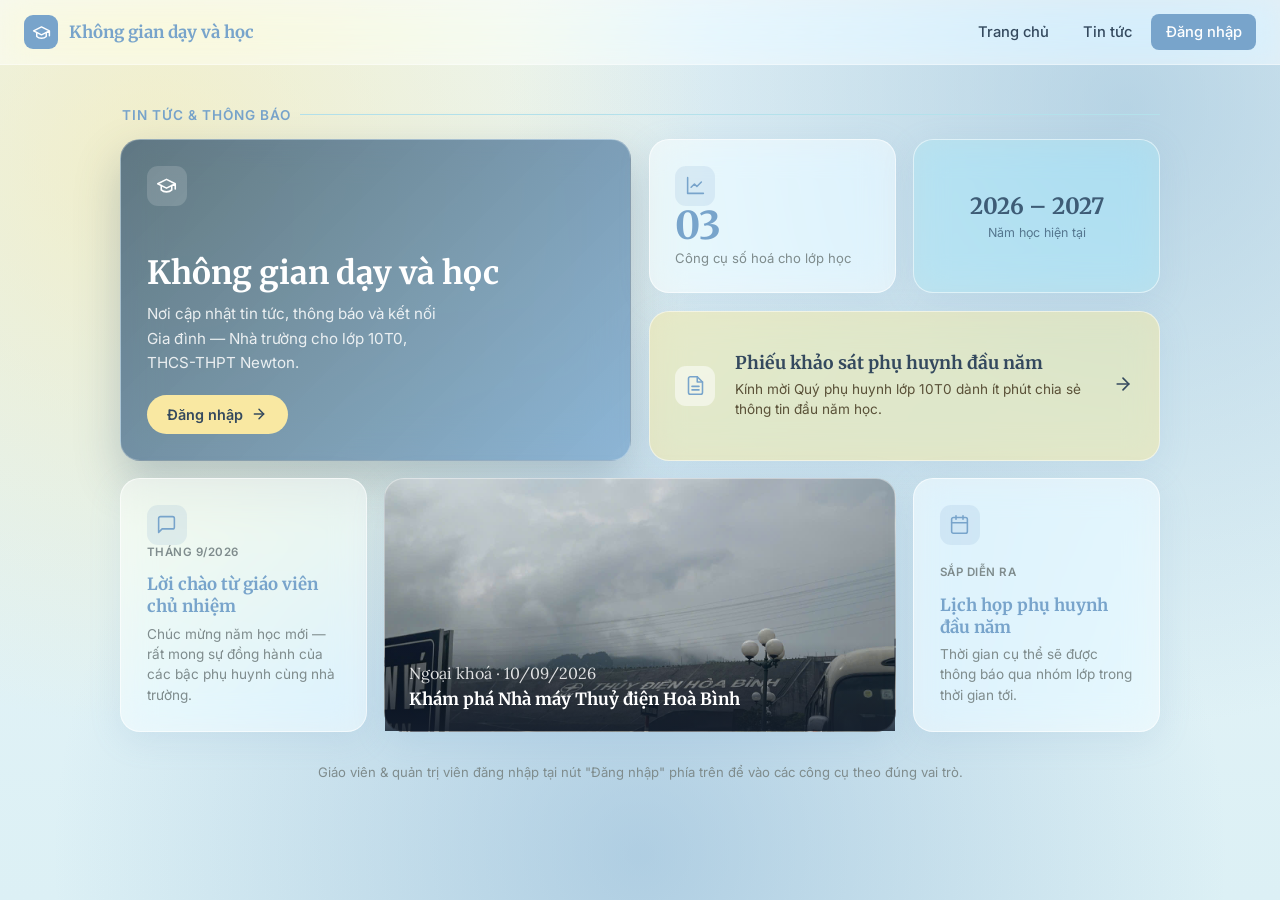
==== commit 90d85f07: "content: thêm bài viết ngoại khoá Thuỷ điện Hoà Bình 10/09/2026 - Thêm tin-tuc/thuy-dien-hoa-binh-20" ====
--- a/index.html
+++ b/index.html
@@ -201,6 +201,21 @@
         .tile-badge .badge-year { font-family: 'Merriweather', serif; font-weight: 700; font-size: 1.4rem; color: var(--c-navy); }
         .tile-badge .badge-label { font-family: 'Inter', sans-serif; font-size: 0.78rem; color: var(--c-navy); opacity: 0.8; }
 
+        /* Photo tile */
+        .tile-photo {
+            grid-column: span 2;
+            background-size: cover; background-position: center;
+            border: 1px solid rgba(255, 255, 255, 0.4);
+            justify-content: flex-end; padding: 0;
+            box-shadow: 0 8px 32px rgba(120, 164, 203, 0.2);
+        }
+        .tile-photo .tile-scrim {
+            background: linear-gradient(180deg, transparent, rgba(20, 30, 45, 0.85));
+            padding: 1.3rem 1.5rem;
+        }
+        .tile-photo .tile-date { color: rgba(255, 255, 255, 0.85); }
+        .tile-photo h3 { font-family: 'Merriweather', serif; font-size: 1.05rem; color: #fff; margin-top: 0.3rem; }
+
         .footer-note {
             text-align: center; margin-top: 2rem;
             font-family: 'Inter', sans-serif; font-size: 0.82rem; color: var(--text-dim);
@@ -212,14 +227,16 @@
             .bento { grid-template-columns: repeat(2, 1fr); }
             .tile-hero { grid-column: span 2; }
             .tile-announce { grid-column: span 2; }
+            .tile-photo { grid-column: span 2; }
         }
         @media (max-width: 560px) {
             .tile-hero h1 { font-size: 1.6rem; }
             .bento { grid-template-columns: 1fr; grid-auto-rows: auto; }
-            .tile-hero, .tile-stat, .tile-announce, .tile-badge { grid-column: span 1; }
+            .tile-hero, .tile-stat, .tile-announce, .tile-badge, .tile-photo { grid-column: span 1; }
             .tile-hero { grid-row: auto; min-height: 280px; }
             .tile { min-height: 130px; }
             .tile-announce { flex-direction: row; }
+            .tile-photo { min-height: 200px; }
             .container { padding: 1.6rem 1rem 1.5rem; }
         }
         @media (prefers-reduced-motion: reduce) {
@@ -283,12 +300,12 @@
                 <p>Chúc mừng năm học mới — rất mong sự đồng hành của các bậc phụ huynh cùng nhà trường.</p>
             </div>
 
-            <div class="tile tile-light">
-                <span class="tile-icon"><svg viewBox="0 0 24 24"><circle cx="12" cy="12" r="10"></circle><polyline points="12 6 12 12 16 14"></polyline></svg></span>
-                <span class="tile-date">Cập nhật</span>
-                <h3>Không gian dạy và học ra mắt</h3>
-                <p>Cổng thông tin của lớp chính thức đổi diện mạo — gọn nhẹ, dễ theo dõi hơn.</p>
-            </div>
+            <a class="tile tile-photo is-link" href="./tin-tuc/thuy-dien-hoa-binh-2026/" style="background-image: url('./tin-tuc/thuy-dien-hoa-binh-2026/anh/01-toan-canh-dap-thuy-dien.jpg');">
+                <div class="tile-scrim">
+                    <span class="tile-date">Ngoại khoá · 10/09/2026</span>
+                    <h3>Khám phá Nhà máy Thuỷ điện Hoà Bình</h3>
+                </div>
+            </a>
 
             <div class="tile tile-light">
                 <span class="tile-icon"><svg viewBox="0 0 24 24"><rect x="3" y="4" width="18" height="18" rx="2"></rect><line x1="16" y1="2" x2="16" y2="6"></line><line x1="8" y1="2" x2="8" y2="6"></line><line x1="3" y1="10" x2="21" y2="10"></line></svg></span>
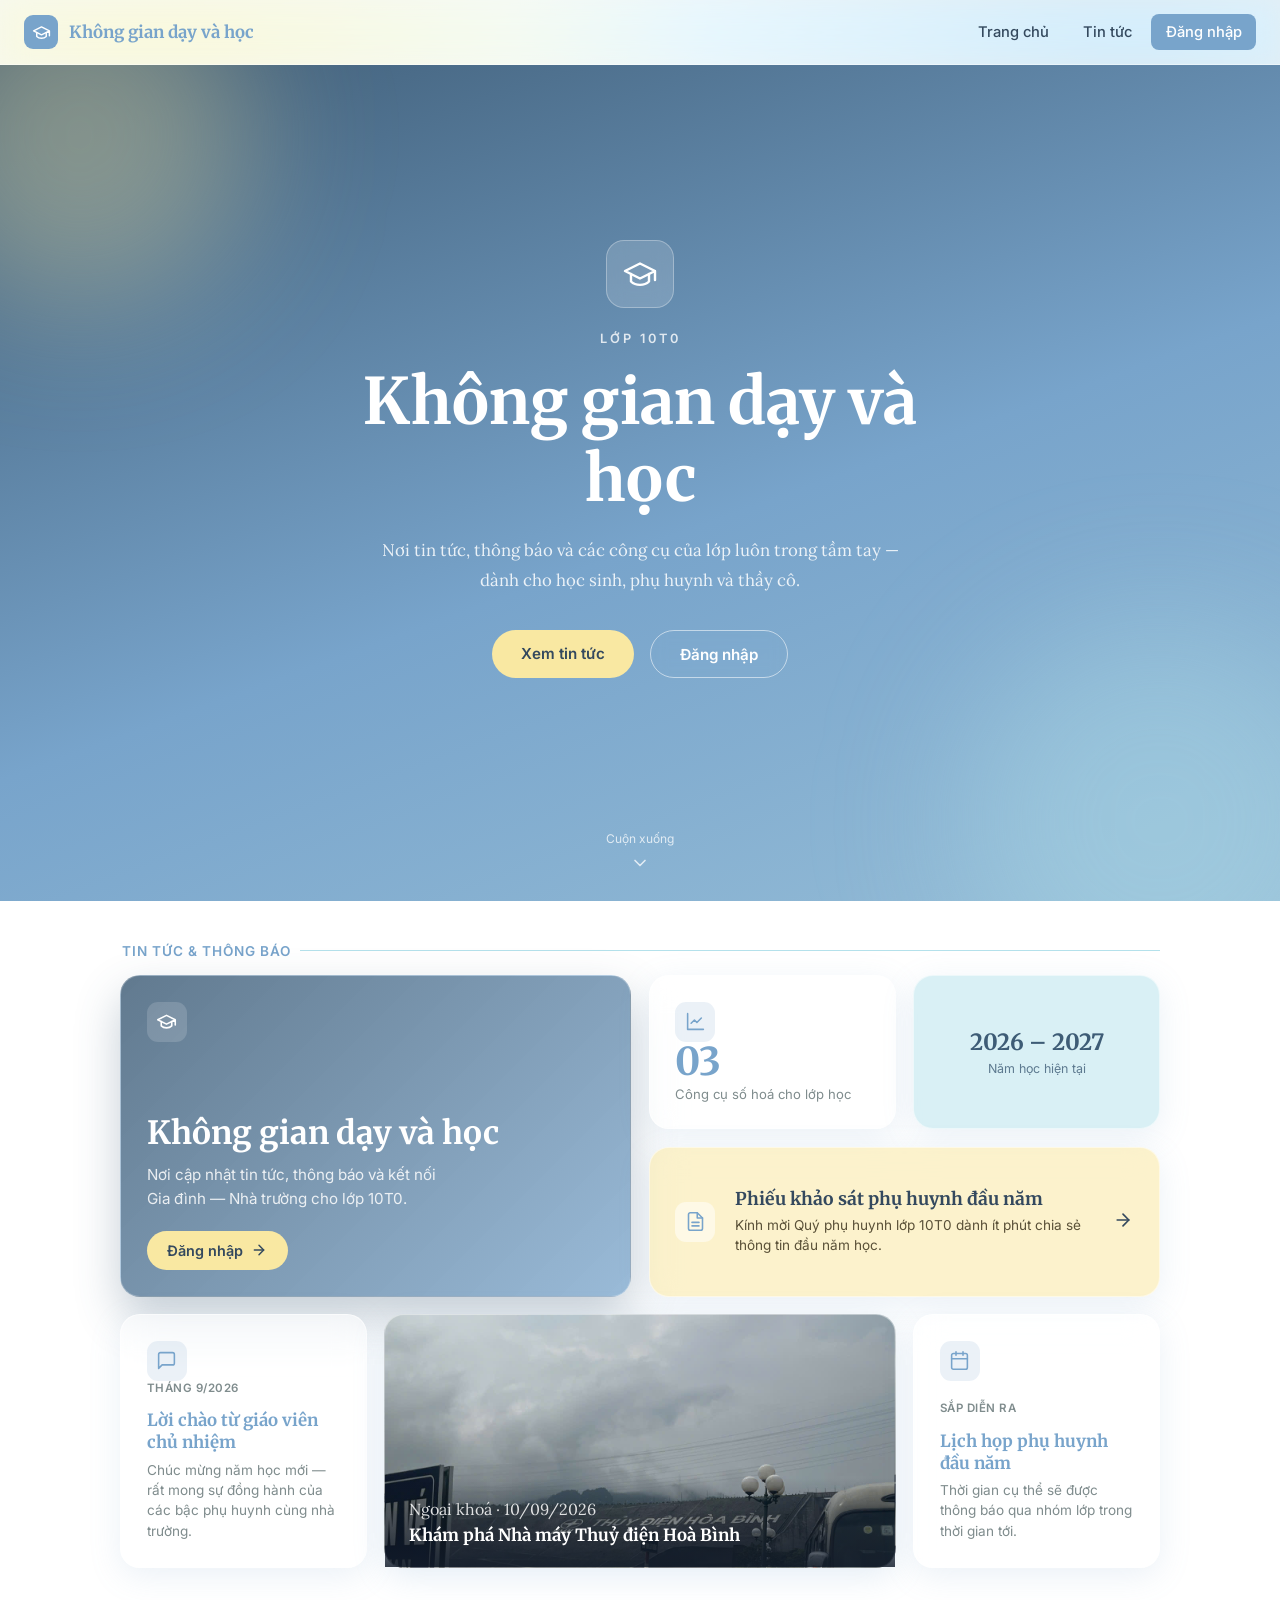
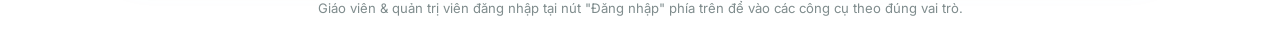
==== commit 8e9b15fe: "feat: thêm hero chào mừng toàn màn hình; bỏ nhắc tên trường trong nội dung - Trang chủ: thêm khối we" ====
--- a/index.html
+++ b/index.html
@@ -5,8 +5,8 @@
     <!-- Google AdSense -->
     <script async src="https://pagead2.googlesyndication.com/pagead/js/adsbygoogle.js?client=ca-pub-1234924381658348" crossorigin="anonymous"></script>
     <meta name="viewport" content="width=device-width, initial-scale=1.0">
-    <title>Không gian dạy và học — THCS-THPT Newton</title>
-    <meta name="description" content="Không gian dạy và học lớp 10T0 — THCS-THPT Newton: tin tức, thông báo và cổng đăng nhập dành cho giáo viên.">
+    <title>Không gian dạy và học</title>
+    <meta name="description" content="Không gian dạy và học lớp 10T0: tin tức, thông báo và cổng đăng nhập dành cho giáo viên.">
     <link rel="icon" href="data:image/svg+xml,<svg xmlns=%22http://www.w3.org/2000/svg%22 viewBox=%220 0 100 100%22><text y=%22.9em%22 font-size=%2290%22>🎓</text></svg>">
     <link rel="preconnect" href="https://fonts.googleapis.com">
     <link rel="preconnect" href="https://fonts.gstatic.com" crossorigin>
@@ -97,7 +97,65 @@
             .nav-menu a { padding: 0.8rem 1rem; }
         }
 
-        .container { max-width: 1080px; width: 100%; margin: 0 auto; padding: 2.6rem 1.25rem 2rem; }
+        .container { max-width: 1080px; width: 100%; margin: 0 auto; padding: 2.6rem 1.25rem 2rem; scroll-margin-top: 64px; }
+
+        /* Welcome hero — full-screen, scroll down to reach news */
+        .welcome {
+            min-height: calc(100svh - 64px);
+            display: flex; flex-direction: column; align-items: center; justify-content: center;
+            text-align: center; position: relative; overflow: hidden;
+            padding: 3rem 1.5rem 6rem;
+            background: linear-gradient(160deg, var(--c-navy) 0%, var(--c-blue-3) 55%, var(--c-blue-2) 100%);
+            color: #fff;
+        }
+        .welcome::before, .welcome::after {
+            content: ''; position: absolute; border-radius: 50%; filter: blur(70px); pointer-events: none;
+        }
+        .welcome::before { width: 340px; height: 340px; background: rgba(249, 232, 162, 0.35); top: -100px; left: -90px; }
+        .welcome::after { width: 400px; height: 400px; background: rgba(180, 225, 235, 0.35); bottom: -120px; right: -80px; }
+        .welcome .logo {
+            width: 68px; height: 68px; margin-bottom: 1.4rem; border-radius: 18px;
+            background: rgba(255, 255, 255, 0.15); border: 1px solid rgba(255, 255, 255, 0.3);
+            backdrop-filter: blur(10px); -webkit-backdrop-filter: blur(10px);
+            display: flex; align-items: center; justify-content: center; position: relative;
+        }
+        .welcome .logo svg { width: 36px; height: 36px; stroke: #fff; fill: none; stroke-width: 1.6; stroke-linecap: round; stroke-linejoin: round; }
+        .welcome .eyebrow-hero {
+            text-transform: uppercase; letter-spacing: 3px; font-family: 'Inter', sans-serif;
+            font-size: 0.8rem; font-weight: 600; color: rgba(255, 255, 255, 0.8);
+            margin-bottom: 1.1rem; position: relative;
+        }
+        .welcome h1 {
+            font-family: 'Merriweather', serif; font-weight: 700; color: #fff;
+            font-size: clamp(2.3rem, 6vw, 4rem); line-height: 1.2; margin-bottom: 1.2rem;
+            max-width: 16ch; position: relative;
+        }
+        .welcome p.tagline {
+            font-family: 'Lora', serif; font-size: 1.05rem; line-height: 1.75;
+            color: rgba(255, 255, 255, 0.85); max-width: 520px; margin: 0 auto 2.2rem; position: relative;
+        }
+        .welcome .cta-row { display: flex; gap: 1rem; flex-wrap: wrap; justify-content: center; position: relative; }
+        .welcome .btn-hero-primary, .welcome .btn-hero-ghost {
+            font-family: 'Inter', sans-serif; font-weight: 600; font-size: 0.95rem;
+            padding: 0.85rem 1.8rem; border-radius: 999px; text-decoration: none;
+            transition: transform 0.2s ease, background-color 0.2s ease;
+        }
+        .welcome .btn-hero-primary { background: var(--c-yellow); color: var(--text-main); }
+        .welcome .btn-hero-primary:hover { transform: translateY(-2px); }
+        .welcome .btn-hero-ghost {
+            color: #fff; border: 1.5px solid rgba(255, 255, 255, 0.55);
+            backdrop-filter: blur(8px); -webkit-backdrop-filter: blur(8px);
+        }
+        .welcome .btn-hero-ghost:hover { background: rgba(255, 255, 255, 0.15); }
+
+        .scroll-cue {
+            position: absolute; bottom: 1.8rem; left: 50%; transform: translateX(-50%);
+            display: flex; flex-direction: column; align-items: center; gap: 0.4rem;
+            color: rgba(255, 255, 255, 0.75); font-family: 'Inter', sans-serif; font-size: 0.75rem;
+            text-decoration: none;
+        }
+        .scroll-cue svg { width: 20px; height: 20px; stroke: currentColor; fill: none; stroke-width: 2; stroke-linecap: round; stroke-linejoin: round; animation: bounce 1.8s ease-in-out infinite; }
+        @keyframes bounce { 0%, 100% { transform: translateY(0); } 50% { transform: translateY(6px); } }
 
         .eyebrow {
             font-family: 'Inter', sans-serif; font-weight: 600; font-size: 0.85rem;
@@ -260,6 +318,23 @@
         </ul>
     </nav>
 
+    <header class="welcome">
+        <div class="logo">
+            <svg viewBox="0 0 24 24"><path d="M22 10v6M2 10l10-5 10 5-10 5z"></path><path d="M6 12v5c3 3 9 3 12 0v-5"></path></svg>
+        </div>
+        <div class="eyebrow-hero">Lớp 10T0</div>
+        <h1>Không gian dạy và học</h1>
+        <p class="tagline">Nơi tin tức, thông báo và các công cụ của lớp luôn trong tầm tay — dành cho học sinh, phụ huynh và thầy cô.</p>
+        <div class="cta-row">
+            <a class="btn-hero-primary" href="#tin-tuc">Xem tin tức</a>
+            <a class="btn-hero-ghost" href="./taikhoan/">Đăng nhập</a>
+        </div>
+        <a class="scroll-cue" href="#tin-tuc">
+            Cuộn xuống
+            <svg viewBox="0 0 24 24"><polyline points="6 9 12 15 18 9"></polyline></svg>
+        </a>
+    </header>
+
     <div class="container" id="tin-tuc">
         <div class="eyebrow">Tin tức &amp; thông báo</div>
 
@@ -268,7 +343,7 @@
                 <span class="tile-icon"><svg viewBox="0 0 24 24"><path d="M22 10v6M2 10l10-5 10 5-10 5z"></path><path d="M6 12v5c3 3 9 3 12 0v-5"></path></svg></span>
                 <div>
                     <h1>Không gian dạy và học</h1>
-                    <p>Nơi cập nhật tin tức, thông báo và kết nối Gia đình — Nhà trường cho lớp 10T0, THCS-THPT Newton.</p>
+                    <p>Nơi cập nhật tin tức, thông báo và kết nối Gia đình — Nhà trường cho lớp 10T0.</p>
                 </div>
                 <a class="tile-cta" href="./taikhoan/">Đăng nhập <svg width="16" height="16" viewBox="0 0 24 24" fill="none" stroke="currentColor" stroke-width="2.2" stroke-linecap="round" stroke-linejoin="round"><line x1="5" y1="12" x2="19" y2="12"></line><polyline points="12 5 19 12 12 19"></polyline></svg></a>
             </div>
